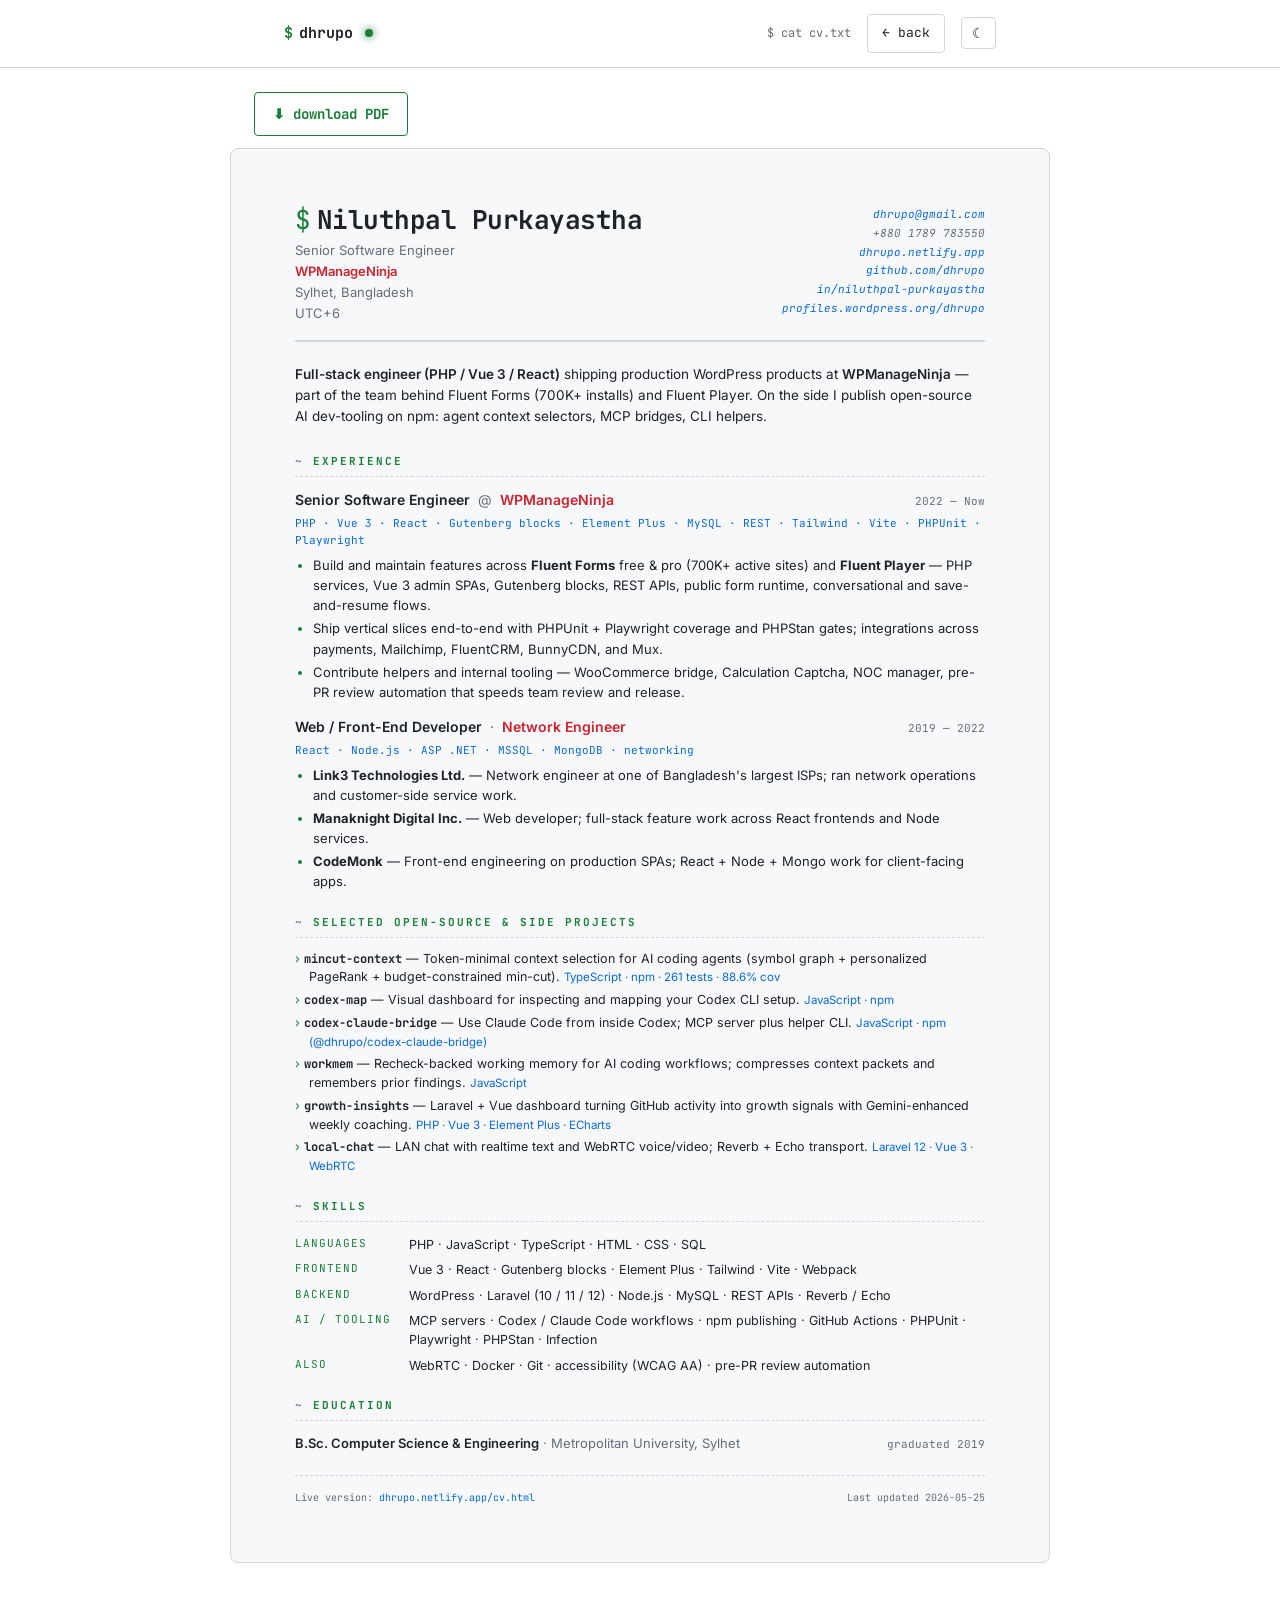
==== cv.html @ 783daa29 "fix(cv): bump print font sizes for readability while keeping 1 page The 10.5px body was too small to" ====
<!doctype html>
<html lang="en">
<head>
  <meta charset="utf-8">
  <meta name="viewport" content="width=device-width, initial-scale=1">
  <title>Niluthpal Purkayastha (dhrupo) — CV</title>
  <meta name="description" content="CV for Niluthpal Purkayastha (dhrupo) — Senior Software Engineer at WPManageNinja. WordPress products for 700K+ sites; AI dev-tooling on the side.">
  <meta name="robots" content="noindex">
  <link rel="icon" type="image/svg+xml" href="assets/favicon.svg">

  <script>
    (function(){
      var saved = null;
      try { saved = localStorage.getItem('theme'); } catch(e) {}
      var prefersDark = window.matchMedia && window.matchMedia('(prefers-color-scheme: dark)').matches;
      var theme = saved || (prefersDark ? 'dark' : 'light');
      document.documentElement.setAttribute('data-theme', theme);
    })();
  </script>

  <link rel="preconnect" href="https://fonts.googleapis.com">
  <link rel="preconnect" href="https://fonts.gstatic.com" crossorigin>
  <link rel="stylesheet" href="https://fonts.googleapis.com/css2?family=JetBrains+Mono:wght@400;500;700&family=Inter:wght@400;500;600;700&display=swap">
  <link rel="stylesheet" href="style.css">

  <style>
    /* ── CV-specific layout (screen) ─────────────────────────── */
    .cv-body { padding-bottom: 40px; }
    .cv-toolbar {
      max-width: 820px; margin: 24px auto 12px; padding: 0 24px;
      display: flex; gap: 10px; align-items: center; flex-wrap: wrap;
    }
    .cv-toolbar .spacer { flex: 1; }
    .cv-toolbar .muted { color: var(--fg-muted); font-size: 12px; }
    .btn-download {
      font-size: 14px; padding: 10px 18px; font-weight: 700;
    }

    .cv-paper {
      max-width: 820px; margin: 0 auto; padding: 56px 64px;
      background: var(--bg-elev); border: 1px solid var(--border); border-radius: 8px;
      color: var(--fg);
      font-family: "Inter", -apple-system, system-ui, sans-serif;
      font-size: 13px; line-height: 1.55;
    }
    .cv-header {
      display: flex; justify-content: space-between; align-items: flex-start; gap: 24px;
      border-bottom: 2px solid var(--border); padding-bottom: 18px; margin-bottom: 22px;
    }
    .cv-name {
      font-family: "JetBrains Mono", ui-monospace, monospace;
      font-size: 26px; font-weight: 700; color: var(--fg-strong);
      margin: 0 0 4px; letter-spacing: -.5px; line-height: 1.15;
    }
    .cv-name .at { color: var(--prompt); font-weight: 400; margin-right: 6px; }
    .cv-role-stack { margin: 6px 0 0; display: flex; flex-direction: column; gap: 2px; }
    .cv-role-stack p { margin: 0; color: var(--fg-muted); font-size: 13px; line-height: 1.45; }
    .cv-role-stack p strong { color: var(--accent); font-weight: 600; }
    .cv-contact {
      text-align: right;
      font-family: "JetBrains Mono", ui-monospace, monospace;
      font-size: 11px; line-height: 1.7; color: var(--fg-muted);
    }
    .cv-contact a { color: var(--cmd); text-decoration: none; }
    .cv-contact a:hover { text-decoration: underline; }

    .cv-summary {
      margin: 0 0 26px;
      color: var(--fg);
      font-size: 13.5px;
    }
    .cv-summary strong { color: var(--fg-strong); font-weight: 600; }

    .cv-section { margin-bottom: 22px; }
    .cv-section:last-child { margin-bottom: 0; }
    .cv-h {
      font-family: "JetBrains Mono", ui-monospace, monospace;
      font-size: 11px; font-weight: 700;
      color: var(--prompt); text-transform: uppercase; letter-spacing: 2px;
      margin: 0 0 12px; padding-bottom: 6px;
      border-bottom: 1px dashed var(--border);
    }
    .cv-h::before { content: "~ "; color: var(--fg-muted); font-weight: 400; }

    .cv-job { margin-bottom: 14px; }
    .cv-job:last-child { margin-bottom: 0; }
    .cv-job-head {
      display: flex; justify-content: space-between; align-items: baseline; gap: 12px;
      margin-bottom: 4px;
    }
    .cv-job-title { font-weight: 600; color: var(--fg-strong); font-size: 14px; }
    .cv-job-title .at { color: var(--fg-muted); font-weight: 400; margin: 0 4px; }
    .cv-job-title .org { color: var(--accent); font-weight: 600; }
    .cv-job-when {
      font-family: "JetBrains Mono", ui-monospace, monospace;
      font-size: 11px; color: var(--fg-muted); white-space: nowrap;
    }
    .cv-job-stack {
      font-family: "JetBrains Mono", ui-monospace, monospace;
      font-size: 11px; color: var(--cmd); margin: 2px 0 6px;
    }
    .cv-job ul { margin: 4px 0 0; padding-left: 18px; }
    .cv-job li { margin-bottom: 3px; color: var(--fg); }
    .cv-job li::marker { color: var(--prompt); }

    .cv-projects {
      list-style: none; padding: 0; margin: 0;
      display: flex; flex-direction: column; gap: 4px;
    }
    .cv-proj {
      padding-left: 14px; text-indent: -14px;
      color: var(--fg);
      font-size: 12.5px; line-height: 1.5;
    }
    .cv-proj::before { content: "› "; color: var(--prompt); }
    .cv-proj-name {
      font-family: "JetBrains Mono", ui-monospace, monospace;
      font-weight: 700; color: var(--fg-strong); font-size: 12px;
      text-decoration: none;
    }
    .cv-proj-name:hover { color: var(--prompt); text-decoration: underline; }
    .cv-proj-meta { color: var(--cmd); font-size: 11.5px; }

    .cv-skills { display: grid; grid-template-columns: max-content 1fr; gap: 6px 18px; }
    .cv-skills dt {
      font-family: "JetBrains Mono", ui-monospace, monospace;
      font-size: 11px; color: var(--prompt);
      text-transform: uppercase; letter-spacing: 1px;
    }
    .cv-skills dd { margin: 0; color: var(--fg); font-size: 12.5px; }

    .cv-edu {
      display: flex; justify-content: space-between; align-items: baseline; gap: 12px;
    }
    .cv-edu-degree { color: var(--fg-strong); font-weight: 600; }
    .cv-edu-school { color: var(--fg-muted); }
    .cv-edu-when {
      font-family: "JetBrains Mono", ui-monospace, monospace;
      font-size: 11px; color: var(--fg-muted);
    }

    .cv-foot {
      margin-top: 22px; padding-top: 14px;
      border-top: 1px dashed var(--border);
      font-family: "JetBrains Mono", ui-monospace, monospace;
      font-size: 10px; color: var(--fg-muted);
      display: flex; justify-content: space-between; gap: 12px;
    }
    .cv-foot a { color: var(--cmd); }

    /* ── Print: single-page A4, clean white, readable sizes ── */
    @page { size: A4; margin: 11mm 13mm; }
    @media print {
      :root, :root[data-theme="dark"], :root[data-theme="light"] {
        --bg: #ffffff;
        --bg-elev: #ffffff;
        --border: #c8d0d8;
        --fg: #1a1f26;
        --fg-muted: #4f5963;
        --fg-strong: #0a0e14;
        --prompt: #0d6e2c;
        --cmd: #0a4fa0;
        --accent: #b8341c;
      }
      html, body { background: #fff; }
      .cv-toolbar, .nav, .ticker, .toast, .progress { display: none !important; }
      .cv-paper {
        max-width: none; margin: 0; padding: 0;
        background: transparent; border: 0; border-radius: 0;
        box-shadow: none;
        font-size: 11.5px; line-height: 1.45;
      }
      .cv-paper, .cv-paper * { color-adjust: exact; -webkit-print-color-adjust: exact; print-color-adjust: exact; }
      a { color: inherit; text-decoration: none; }
      .cv-contact a, .cv-proj-name, .cv-foot a { color: var(--cmd); }

      .cv-header { padding-bottom: 12px; margin-bottom: 14px; border-bottom-width: 1.5px; }
      .cv-name { font-size: 23px; margin-bottom: 4px; }
      .cv-role-stack { margin-top: 6px; gap: 2px; }
      .cv-role-stack p { font-size: 12px; line-height: 1.45; }
      .cv-contact { font-size: 11px; line-height: 1.6; }

      .cv-summary { font-size: 12.5px; margin-bottom: 14px; line-height: 1.5; }

      .cv-section { margin-bottom: 10px; page-break-inside: avoid; }
      .cv-h {
        font-size: 10.5px; margin-bottom: 6px;
        padding-bottom: 3px; letter-spacing: 1.5px;
      }

      .cv-job { margin-bottom: 8px; page-break-inside: avoid; }
      .cv-job-head { margin-bottom: 3px; }
      .cv-job-title { font-size: 12.5px; }
      .cv-job-when { font-size: 10.5px; }
      .cv-job-stack { font-size: 10.5px; margin: 2px 0 4px; }
      .cv-job ul { margin: 3px 0 0; padding-left: 16px; }
      .cv-job li { margin-bottom: 2px; font-size: 11.5px; line-height: 1.45; }

      .cv-projects { gap: 4px; }
      .cv-proj { font-size: 11.5px; line-height: 1.45; padding-left: 14px; text-indent: -14px; }
      .cv-proj-name { font-size: 11.5px; }
      .cv-proj-meta { font-size: 11px; }

      .cv-skills { gap: 4px 16px; }
      .cv-skills dt { font-size: 10.5px; }
      .cv-skills dd { font-size: 11.5px; }

      .cv-edu-degree, .cv-edu-school { font-size: 12px; }
      .cv-edu-when { font-size: 10.5px; }

      .cv-foot { margin-top: 12px; padding-top: 8px; font-size: 9.5px; }
    }

    @media (max-width: 720px) {
      .cv-paper { padding: 32px 24px; }
      .cv-header { flex-direction: column; }
      .cv-contact { text-align: left; }
      .cv-projects { grid-template-columns: 1fr; }
    }
  </style>
</head>
<body class="cv-body">

  <header class="nav" role="banner">
    <div class="nav-inner">
      <a class="brand" href="index.html"><span class="brand-prompt">$</span> dhrupo<span class="status-dot" aria-label="Status: available"></span></a>
      <span class="game-prompt">$ cat cv.txt</span>
      <a class="btn" href="index.html">← back</a>
      <button class="theme-toggle" type="button" aria-label="Toggle color theme" aria-pressed="false" data-theme-toggle>
        <span class="theme-icon" aria-hidden="true">☾</span>
      </button>
    </div>
  </header>

  <div class="cv-toolbar">
    <a class="btn btn-primary btn-download" href="assets/cv.pdf" download="niluthpal-purkayastha-cv.pdf" id="cv-download">
      ⬇ download PDF
    </a>
  </div>

  <main class="cv-paper" id="cv">

    <header class="cv-header">
      <div>
        <h1 class="cv-name"><span class="at">$</span>Niluthpal Purkayastha</h1>
        <div class="cv-role-stack">
          <p>Senior Software Engineer</p>
          <p><strong>WPManageNinja</strong></p>
          <p>Sylhet, Bangladesh</p>
          <p>UTC+6</p>
        </div>
      </div>
      <address class="cv-contact">
        <div><a href="mailto:dhrupo@gmail.com">dhrupo@gmail.com</a></div>
        <div>+880 1789 783550</div>
        <div><a href="https://dhrupo.netlify.app">dhrupo.netlify.app</a></div>
        <div><a href="https://github.com/dhrupo">github.com/dhrupo</a></div>
        <div><a href="https://linkedin.com/in/niluthpal-purkayastha">in/niluthpal-purkayastha</a></div>
        <div><a href="https://profiles.wordpress.org/dhrupo/">profiles.wordpress.org/dhrupo</a></div>
      </address>
    </header>

    <p class="cv-summary">
      <strong>Full-stack engineer (PHP / Vue 3 / React)</strong> shipping production WordPress products at <strong>WPManageNinja</strong> — part of the team behind Fluent Forms (700K+ installs) and Fluent Player. On the side I publish open-source AI dev-tooling on npm: agent context selectors, MCP bridges, CLI helpers.
    </p>

    <section class="cv-section">
      <h2 class="cv-h">experience</h2>

      <div class="cv-job">
        <div class="cv-job-head">
          <div class="cv-job-title">Senior Software Engineer <span class="at">@</span> <span class="org">WPManageNinja</span></div>
          <div class="cv-job-when">2022 — Now</div>
        </div>
        <div class="cv-job-stack">PHP · Vue 3 · React · Gutenberg blocks · Element Plus · MySQL · REST · Tailwind · Vite · PHPUnit · Playwright</div>
        <ul>
          <li>Build and maintain features across <strong>Fluent Forms</strong> free &amp; pro (700K+ active sites) and <strong>Fluent Player</strong> — PHP services, Vue 3 admin SPAs, Gutenberg blocks, REST APIs, public form runtime, conversational and save-and-resume flows.</li>
          <li>Ship vertical slices end-to-end with PHPUnit + Playwright coverage and PHPStan gates; integrations across payments, Mailchimp, FluentCRM, BunnyCDN, and Mux.</li>
          <li>Contribute helpers and internal tooling — WooCommerce bridge, Calculation Captcha, NOC manager, pre-PR review automation that speeds team review and release.</li>
        </ul>
      </div>

      <div class="cv-job">
        <div class="cv-job-head">
          <div class="cv-job-title">Web / Front-End Developer <span class="at">·</span> <span class="org">Network Engineer</span></div>
          <div class="cv-job-when">2019 — 2022</div>
        </div>
        <div class="cv-job-stack">React · Node.js · ASP .NET · MSSQL · MongoDB · networking</div>
        <ul>
          <li><strong>Link3 Technologies Ltd.</strong> — Network engineer at one of Bangladesh's largest ISPs; ran network operations and customer-side service work.</li>
          <li><strong>Manaknight Digital Inc.</strong> — Web developer; full-stack feature work across React frontends and Node services.</li>
          <li><strong>CodeMonk</strong> — Front-end engineering on production SPAs; React + Node + Mongo work for client-facing apps.</li>
        </ul>
      </div>
    </section>

    <section class="cv-section">
      <h2 class="cv-h">selected open-source &amp; side projects</h2>
      <ul class="cv-projects">
        <li class="cv-proj">
          <a class="cv-proj-name" href="https://github.com/dhrupo/mincut-context" target="_blank" rel="noopener">mincut-context</a> —
          Token-minimal context selection for AI coding agents (symbol graph + personalized PageRank + budget-constrained min-cut).
          <span class="cv-proj-meta">TypeScript · npm · 261 tests · 88.6% cov</span>
        </li>
        <li class="cv-proj">
          <a class="cv-proj-name" href="https://github.com/dhrupo/codex-map" target="_blank" rel="noopener">codex-map</a> —
          Visual dashboard for inspecting and mapping your Codex CLI setup.
          <span class="cv-proj-meta">JavaScript · npm</span>
        </li>
        <li class="cv-proj">
          <a class="cv-proj-name" href="https://github.com/dhrupo/codex-claude-bridge" target="_blank" rel="noopener">codex-claude-bridge</a> —
          Use Claude Code from inside Codex; MCP server plus helper CLI.
          <span class="cv-proj-meta">JavaScript · npm (@dhrupo/codex-claude-bridge)</span>
        </li>
        <li class="cv-proj">
          <a class="cv-proj-name" href="https://github.com/dhrupo/workmem" target="_blank" rel="noopener">workmem</a> —
          Recheck-backed working memory for AI coding workflows; compresses context packets and remembers prior findings.
          <span class="cv-proj-meta">JavaScript</span>
        </li>
        <li class="cv-proj">
          <a class="cv-proj-name" href="https://github.com/dhrupo/growth-insights" target="_blank" rel="noopener">growth-insights</a> —
          Laravel + Vue dashboard turning GitHub activity into growth signals with Gemini-enhanced weekly coaching.
          <span class="cv-proj-meta">PHP · Vue 3 · Element Plus · ECharts</span>
        </li>
        <li class="cv-proj">
          <a class="cv-proj-name" href="https://github.com/dhrupo/local-chat" target="_blank" rel="noopener">local-chat</a> —
          LAN chat with realtime text and WebRTC voice/video; Reverb + Echo transport.
          <span class="cv-proj-meta">Laravel 12 · Vue 3 · WebRTC</span>
        </li>
      </ul>
    </section>

    <section class="cv-section">
      <h2 class="cv-h">skills</h2>
      <dl class="cv-skills">
        <dt>languages</dt><dd>PHP · JavaScript · TypeScript · HTML · CSS · SQL</dd>
        <dt>frontend</dt><dd>Vue 3 · React · Gutenberg blocks · Element Plus · Tailwind · Vite · Webpack</dd>
        <dt>backend</dt><dd>WordPress · Laravel (10 / 11 / 12) · Node.js · MySQL · REST APIs · Reverb / Echo</dd>
        <dt>ai / tooling</dt><dd>MCP servers · Codex / Claude Code workflows · npm publishing · GitHub Actions · PHPUnit · Playwright · PHPStan · Infection</dd>
        <dt>also</dt><dd>WebRTC · Docker · Git · accessibility (WCAG AA) · pre-PR review automation</dd>
      </dl>
    </section>

    <section class="cv-section">
      <h2 class="cv-h">education</h2>
      <div class="cv-edu">
        <div>
          <span class="cv-edu-degree">B.Sc. Computer Science &amp; Engineering</span>
          <span class="cv-edu-school"> · Metropolitan University, Sylhet</span>
        </div>
        <span class="cv-edu-when">graduated 2019</span>
      </div>
    </section>

    <footer class="cv-foot">
      <span>Live version: <a href="https://dhrupo.netlify.app/cv.html">dhrupo.netlify.app/cv.html</a></span>
      <span>Last updated 2026-05-25</span>
    </footer>

  </main>

  <script src="js/theme.js" defer></script>
  <script>
    (function(){
      var dl = document.getElementById('cv-download');
      document.addEventListener('keydown', function(e){
        if ((e.metaKey || e.ctrlKey) && (e.key === 'p' || e.key === 'P')) {
          e.preventDefault();
          if (dl) dl.click();
        }
      });
    })();
  </script>
</body>
</html>
---- style.css ----
/* ──────────────────────────────────────────────────────────────
   dhrupo-portfolio · style.css
   Terminal aesthetic · day + dark themes · GitHub palette tokens
   ────────────────────────────────────────────────────────────── */

*, *::before, *::after { box-sizing: border-box; }

:root[data-theme="dark"] {
  --bg: #0d1117;
  --bg-elev: #161b22;
  --border: #30363d;
  --fg: #c9d1d9;
  --fg-muted: #8b949e;
  --fg-strong: #f0f6fc;
  --prompt: #56d364;
  --cmd: #79c0ff;
  --accent: #ff7b72;
  --shadow: 0 4px 24px rgba(0,0,0,.4);
}

:root[data-theme="light"] {
  --bg: #ffffff;
  --bg-elev: #f6f8fa;
  --border: #d0d7de;
  --fg: #1f2328;
  --fg-muted: #656d76;
  --fg-strong: #1f2328;
  --prompt: #1a7f37;
  --cmd: #0969da;
  --accent: #cf222e;
  --shadow: 0 4px 24px rgba(31,35,40,.1);
}

html { scroll-behavior: smooth; }
@media (prefers-reduced-motion: reduce) { html { scroll-behavior: auto; } }

body {
  margin: 0;
  background: var(--bg);
  color: var(--fg);
  font-family: "JetBrains Mono", ui-monospace, SFMono-Regular, Menlo, Monaco, Consolas, monospace;
  font-size: 14px;
  line-height: 1.6;
  -webkit-font-smoothing: antialiased;
  transition: background-color .2s ease, color .2s ease;
}

a { color: var(--cmd); text-decoration: none; }
a:hover { text-decoration: underline; }
a:focus-visible, button:focus-visible, [data-copy]:focus-visible {
  outline: 2px solid var(--cmd);
  outline-offset: 2px;
  border-radius: 3px;
}

.skip-link {
  position: absolute; left: -9999px; top: 0;
  background: var(--bg-elev); color: var(--fg-strong);
  padding: 8px 12px; border: 1px solid var(--border); border-radius: 4px;
  z-index: 9999;
}
.skip-link:focus { left: 16px; top: 16px; }

/* ── Scroll progress bar ─────────────────────────────────────── */
.progress {
  position: fixed; top: 0; left: 0; right: 0;
  height: 2px; background: var(--prompt);
  transform-origin: 0 50%; transform: scaleX(0);
  z-index: 100;
}

/* ── Nav ─────────────────────────────────────────────────────── */
.nav {
  position: sticky; top: 0; z-index: 50;
  background: color-mix(in srgb, var(--bg) 92%, transparent);
  backdrop-filter: blur(8px);
  border-bottom: 1px solid var(--border);
}
.nav-inner {
  max-width: 760px; margin: 0 auto;
  padding: 14px 24px;
  display: flex; align-items: center; gap: 16px;
}
.brand {
  color: var(--fg-strong); font-weight: 700; font-size: 15px;
  display: inline-flex; align-items: center; gap: 6px;
}
.brand:hover { text-decoration: none; color: var(--prompt); }
.brand-prompt { color: var(--prompt); }
.status-dot {
  display: inline-block; width: 8px; height: 8px; border-radius: 50%;
  background: var(--prompt); box-shadow: 0 0 8px var(--prompt);
  margin-left: 6px;
  animation: pulse 2s ease-in-out infinite;
}
@media (prefers-reduced-motion: reduce) { .status-dot { animation: none; } }
@keyframes pulse { 50% { opacity: 0.5; } }

.nav-links {
  margin-left: auto;
  display: flex; gap: 18px;
}
.nav-links a {
  color: var(--fg-muted); font-size: 13px; padding: 4px 0;
}
.nav-links a:hover { color: var(--prompt); text-decoration: none; }

.theme-toggle {
  background: transparent; border: 1px solid var(--border); color: var(--fg);
  padding: 6px 10px; border-radius: 4px;
  cursor: pointer; font-family: inherit; font-size: 14px;
  transition: border-color .2s ease, color .2s ease;
}
.theme-toggle:hover { border-color: var(--prompt); color: var(--prompt); }

/* nav kbd hint buttons (discoverable ⌘K / ? triggers) */
.kbd-hint {
  background: transparent; border: 1px solid var(--border); color: var(--fg-muted);
  padding: 4px 8px; border-radius: 4px;
  cursor: pointer; font-family: inherit;
  display: inline-flex; align-items: center; gap: 4px;
  transition: border-color .2s ease, color .2s ease;
}
.kbd-hint:hover { border-color: var(--prompt); color: var(--prompt); }
.kbd-hint kbd {
  background: var(--bg); border: 1px solid var(--border); border-radius: 3px;
  padding: 1px 5px; font-family: inherit; font-size: 11px;
  color: inherit;
}
.kbd-hint:hover kbd { border-color: var(--prompt); }

/* ── Main / sections ─────────────────────────────────────────── */
main { max-width: 760px; margin: 0 auto; padding: 0 24px 56px; }

.section { padding: 56px 0; border-bottom: 1px dashed var(--border); }
.section:last-of-type { border-bottom: none; }

.cmd {
  font-size: 15px; color: var(--fg-muted);
  margin: 0 0 16px;
}
.sub-cmd { margin-top: 32px; }
.prompt { color: var(--prompt); margin-right: 6px; }
.verb { color: var(--cmd); margin-right: 4px; }
.hl { color: var(--accent); }

/* Blinking trailing cursor on .cmd headings */
h2.cmd::after,
h3.cmd::after {
  content: "▋"; color: var(--prompt); margin-left: 6px;
  animation: blink 2s steps(2,start) infinite;
  font-weight: 400;
}
@media (prefers-reduced-motion: reduce) {
  h2.cmd::after, h3.cmd::after { animation: none; opacity: .5; }
}
@keyframes blink { 50% { opacity: 0; } }

/* ── Hero ────────────────────────────────────────────────────── */
.hero {
  padding: 80px 0 56px;
  border-bottom: 1px dashed var(--border);
}
.hero-name {
  font-size: 32px; font-weight: 700; color: var(--fg-strong);
  margin: 8px 0 16px; line-height: 1.2;
  letter-spacing: -.5px;
}
.hero-name::after {
  content: "▋"; color: var(--prompt); margin-left: 6px;
  animation: blink 1.1s steps(2,start) infinite;
}
@media (prefers-reduced-motion: reduce) { .hero-name::after { animation: none; opacity: .5; } }
.hero-meta { margin: 0 0 6px; color: var(--fg-muted); font-size: 13px; }
.hero-meta a { color: var(--cmd); }
.hero-ctas {
  display: flex; flex-wrap: wrap; gap: 10px;
  margin-top: 24px;
}
.hero-tip {
  margin: 20px 0 0; color: var(--fg-muted); font-size: 12px;
}
.hero-tip kbd {
  background: var(--bg-elev); border: 1px solid var(--border); border-radius: 3px;
  padding: 1px 6px; font-family: inherit; font-size: 11px;
  color: var(--fg-strong);
}
.btn {
  display: inline-block; padding: 8px 14px;
  border: 1px solid var(--border); border-radius: 4px;
  background: transparent; color: var(--fg);
  font-family: inherit; font-size: 13px; cursor: pointer;
  transition: border-color .2s ease, color .2s ease, transform .15s ease;
}
.btn:hover { border-color: var(--prompt); color: var(--prompt); transform: translateY(-1px); text-decoration: none; }
.btn-primary { border-color: var(--prompt); color: var(--prompt); }
.btn-primary:hover { background: var(--prompt); color: var(--bg); }

/* ── Prose ───────────────────────────────────────────────────── */
.prose p { margin: 12px 0; color: var(--fg); max-width: 64ch; }
.prose strong { color: var(--fg-strong); font-weight: 700; }

/* ── Timeline ────────────────────────────────────────────────── */
.timeline { list-style: none; padding: 0; margin: 16px 0 0; }
.timeline li {
  display: grid; grid-template-columns: 160px 1fr;
  gap: 12px; padding: 10px 0; border-left: 2px solid var(--border);
  padding-left: 16px; margin-left: 8px;
}
.timeline .when { color: var(--fg-muted); font-size: 12px; }
.timeline .what { color: var(--fg-strong); }

/* ── Skills ──────────────────────────────────────────────────── */
.skills { margin: 16px 0 0; padding: 0; }
.skill-group { display: grid; grid-template-columns: 140px 1fr; gap: 12px; padding: 8px 0; }
.skill-group dt { color: var(--prompt); font-size: 12px; text-transform: uppercase; letter-spacing: 1px; }
.skill-group dd { margin: 0; color: var(--fg); }

/* ── Work cards ──────────────────────────────────────────────── */
.work-grid {
  display: grid; grid-template-columns: 1fr 1fr; gap: 16px;
  margin-top: 8px;
}
.work-card {
  display: block; padding: 20px;
  background: var(--bg-elev); border: 1px solid var(--border); border-radius: 6px;
  color: var(--fg);
  transition: transform .15s ease, border-color .2s ease;
}
.work-card:hover { transform: translateY(-2px); border-color: var(--prompt); text-decoration: none; }
.work-badge {
  display: inline-block; font-size: 10px; text-transform: uppercase; letter-spacing: 1px;
  color: var(--prompt); background: color-mix(in srgb, var(--prompt) 14%, transparent);
  padding: 3px 8px; border-radius: 3px; margin-bottom: 12px;
}
.work-card h3 { margin: 0 0 8px; color: var(--fg-strong); font-size: 17px; }
.work-card p { margin: 6px 0; color: var(--fg-muted); font-size: 13px; }
.work-card .stack { color: var(--cmd); font-size: 12px; margin-top: 12px; }

/* ── Projects cards ─────────────────────────────────────────── */
.projects-grid {
  display: grid; grid-template-columns: 1fr 1fr; gap: 12px;
  margin-top: 8px;
}
.project-card {
  display: block; padding: 14px 16px;
  background: var(--bg-elev); border: 1px solid var(--border); border-radius: 6px;
  color: var(--fg);
  transition: transform .15s ease, border-color .2s ease;
}
.project-card:hover { transform: translateY(-2px); border-color: var(--prompt); text-decoration: none; }
.project-card h4 { margin: 0 0 6px; color: var(--fg-strong); font-size: 14px; }
.project-card .pkg {
  font-size: 9px; text-transform: uppercase; letter-spacing: 1px;
  background: var(--accent); color: var(--bg); padding: 2px 6px; border-radius: 3px;
  vertical-align: middle; font-weight: 700;
}
.project-card p { margin: 4px 0; color: var(--fg-muted); font-size: 12px; }
.project-card .stack { color: var(--cmd); font-size: 11px; margin-top: 8px; }

/* ── Notes list ─────────────────────────────────────────────── */
.notes-list { list-style: none; padding: 0; margin: 16px 0 0; display: grid; gap: 10px; }
.note {
  padding: 14px 16px;
  background: var(--bg-elev); border: 1px solid var(--border); border-radius: 6px;
  transition: border-color .2s ease;
}
.note:hover { border-color: var(--prompt); }
.note-meta { display: flex; gap: 10px; align-items: center; margin-bottom: 6px; font-size: 11px; }
.note-tag {
  display: inline-block; text-transform: uppercase; letter-spacing: 1px;
  color: var(--accent); background: color-mix(in srgb, var(--accent) 14%, transparent);
  padding: 2px 8px; border-radius: 3px; font-weight: 700;
}
.note-date { color: var(--fg-muted); }
.note h4 { margin: 0 0 6px; color: var(--fg-strong); font-size: 15px; line-height: 1.3; }
.note p { margin: 0; color: var(--fg-muted); font-size: 13px; }

.note-link {
  display: block; text-decoration: none; color: inherit;
  padding: 14px 16px;
  background: var(--bg-elev); border: 1px solid var(--border); border-radius: 6px;
  transition: border-color .2s ease, transform .15s ease;
}
.note-link:hover { border-color: var(--prompt); transform: translateY(-2px); text-decoration: none; }
.note-link:hover h4 { color: var(--prompt); }
.note-link:hover .note-arrow { transform: translate(2px, -2px); color: var(--prompt); }
.note-tag-live {
  color: var(--prompt) !important;
  background: color-mix(in srgb, var(--prompt) 14%, transparent) !important;
}
.note-arrow {
  display: inline-block; margin-left: 6px;
  color: var(--fg-muted); font-weight: 400;
  transition: transform .2s ease, color .2s ease;
}

/* ── Contact list ───────────────────────────────────────────── */
.contact-list { list-style: none; padding: 0; margin: 16px 0 0; }
.contact-list li { display: grid; grid-template-columns: 100px 1fr; gap: 12px; padding: 6px 0; }
.contact-list .key { color: var(--prompt); font-size: 12px; text-transform: uppercase; letter-spacing: 1px; }
.link-like {
  background: none; border: none; padding: 0; cursor: pointer;
  color: var(--cmd); font-family: inherit; font-size: 14px; text-align: left;
}
.link-like:hover { text-decoration: underline; }

.muted { color: var(--fg-muted); }

/* ── Footer ticker ──────────────────────────────────────────── */
.ticker {
  position: fixed; bottom: 0; left: 0; right: 0;
  background: var(--bg-elev); border-top: 1px solid var(--border);
  padding: 8px 24px; font-size: 11px; color: var(--fg-muted);
  display: flex; gap: 8px; align-items: center;
  z-index: 40;
}
.ticker-prompt { color: var(--prompt); }

/* ── Toast ──────────────────────────────────────────────────── */
.toast {
  position: fixed; bottom: 56px; left: 50%; transform: translateX(-50%) translateY(20px);
  background: var(--bg-elev); border: 1px solid var(--prompt); color: var(--prompt);
  padding: 8px 14px; border-radius: 4px; font-size: 12px;
  opacity: 0; pointer-events: none;
  transition: opacity .2s ease, transform .2s ease;
  z-index: 200;
}
.toast.show { opacity: 1; transform: translateX(-50%) translateY(0); }

/* ── Command palette dialog ─────────────────────────────────── */
.palette {
  border: none; padding: 0; background: transparent;
  width: min(560px, 92vw); max-width: none;
  margin: 12vh auto auto;
}
.palette::backdrop { background: rgba(0,0,0,.5); backdrop-filter: blur(2px); }
.palette-inner {
  background: var(--bg-elev); border: 1px solid var(--border); border-radius: 8px;
  box-shadow: var(--shadow); overflow: hidden;
}
.palette-prompt {
  display: flex; align-items: center; gap: 10px;
  padding: 14px 16px; border-bottom: 1px solid var(--border);
}
.palette-prompt > span { color: var(--prompt); font-weight: 700; }
.palette-prompt input {
  flex: 1; background: transparent; border: none; outline: none;
  color: var(--fg-strong); font-family: inherit; font-size: 14px;
}
.palette-list {
  list-style: none; padding: 6px 0; margin: 0; max-height: 320px; overflow-y: auto;
}
.palette-list li {
  padding: 8px 16px; cursor: pointer; display: flex; gap: 14px;
  font-size: 13px;
}
.palette-list li[aria-selected="true"] { background: color-mix(in srgb, var(--prompt) 14%, transparent); color: var(--prompt); }
.palette-list .pl-cat { color: var(--cmd); min-width: 80px; }
.palette-list .pl-name { color: var(--fg-strong); }
.palette-hint {
  margin: 0; padding: 8px 16px; border-top: 1px solid var(--border);
  font-size: 11px; color: var(--fg-muted);
}

/* ── Cheatsheet dialog ──────────────────────────────────────── */
.cheatsheet { border: none; padding: 0; background: transparent; width: min(420px, 92vw); }
.cheatsheet::backdrop { background: rgba(0,0,0,.5); backdrop-filter: blur(2px); }
.cheatsheet-inner {
  background: var(--bg-elev); border: 1px solid var(--border); border-radius: 8px;
  box-shadow: var(--shadow); padding: 20px;
}
.cheatsheet-inner h3 { margin: 0 0 14px; color: var(--fg-strong); font-size: 14px; }
.cheatsheet-inner dl { display: grid; grid-template-columns: auto 1fr; gap: 8px 16px; margin: 0; }
.cheatsheet-inner dt { color: var(--fg-muted); }
.cheatsheet-inner dd { margin: 0; color: var(--fg-strong); }
.cheatsheet-inner kbd {
  background: var(--bg); border: 1px solid var(--border); border-radius: 3px;
  padding: 1px 6px; font-family: inherit; font-size: 11px;
}
.cheatsheet-inner button {
  margin-top: 16px; background: transparent; border: 1px solid var(--border);
  color: var(--fg); padding: 6px 12px; border-radius: 4px; cursor: pointer; font-family: inherit;
}
.cheatsheet-inner button:hover { border-color: var(--prompt); color: var(--prompt); }

/* ── Snake game page ────────────────────────────────────────── */
.game-body { padding-bottom: 24px; }
.game-prompt {
  margin-left: auto;
  color: var(--fg-muted); font-size: 12px;
  font-family: inherit;
}
.game-main {
  max-width: 1180px; margin: 24px auto 0; padding: 0 24px;
  display: grid; grid-template-columns: minmax(0, 1fr) 320px; gap: 28px;
  align-items: start;
}
.game-stage { display: flex; flex-direction: column; gap: 14px; min-width: 0; }

/* HUD: chip-style stats + restart button */
.game-hud {
  display: flex; gap: 10px; align-items: center; flex-wrap: wrap;
}
.game-chip {
  display: inline-flex; align-items: center; gap: 8px;
  background: var(--bg-elev); border: 1px solid var(--border); border-radius: 6px;
  padding: 8px 14px; min-height: 38px;
}
.game-chip-label {
  color: var(--fg-muted);
  text-transform: uppercase; letter-spacing: 1px; font-size: 10px;
}
.game-chip strong { color: var(--prompt); font-weight: 700; font-size: 14px; }
.game-chip-target strong { color: var(--accent); }
.game-hud-spacer { flex: 1; }
.game-btn { padding: 8px 14px; min-height: 38px; }

/* Frame around the canvas */
.game-frame {
  position: relative;
  background: var(--bg-elev); border: 1px solid var(--border); border-radius: 8px;
  padding: 12px; overflow: hidden;
  box-shadow: var(--shadow);
}
.game-frame canvas {
  display: block; width: 100%; height: auto;
  background: var(--bg);
  outline: none;
  border-radius: 4px;
  image-rendering: pixelated;
}
.game-frame canvas:focus-visible { box-shadow: inset 0 0 0 2px var(--prompt); }
.game-scanlines {
  pointer-events: none; position: absolute; inset: 12px; border-radius: 4px;
  background-image: repeating-linear-gradient(
    to bottom,
    rgba(255,255,255,0.025) 0px,
    rgba(255,255,255,0.025) 1px,
    transparent 1px,
    transparent 3px
  );
  mix-blend-mode: overlay;
}
.game-overlay-corner {
  position: absolute; top: 18px; right: 18px;
  font-size: 10px; color: var(--fg-muted);
  display: inline-flex; align-items: center; gap: 6px;
  text-transform: uppercase; letter-spacing: 1px;
  background: color-mix(in srgb, var(--bg) 60%, transparent);
  padding: 3px 8px; border-radius: 3px;
  pointer-events: none;
}
.rec-dot {
  display: inline-block; width: 8px; height: 8px; border-radius: 50%;
  background: var(--accent);
  animation: pulse 1.4s ease-in-out infinite;
}

/* Keyboard controls hint row */
.game-controls {
  margin: 0; padding: 10px 14px;
  background: var(--bg-elev); border: 1px solid var(--border); border-radius: 6px;
  font-size: 12px; color: var(--fg);
  display: flex; flex-wrap: wrap; gap: 4px; align-items: center;
}
.game-controls kbd {
  background: var(--bg); border: 1px solid var(--border); border-radius: 3px;
  padding: 1px 6px; font-family: inherit; font-size: 11px;
  color: var(--fg-strong); margin: 0 2px;
}
.game-intro { margin: 0; color: var(--fg-muted); font-size: 12px; }

/* Sidebar: sticky + scrollable discoveries list */
.game-sidebar {
  min-width: 0;
  position: sticky; top: 24px;
  display: flex; flex-direction: column; gap: 12px;
  max-height: calc(100vh - 100px);
}
.game-sidebar-head {
  display: flex; align-items: baseline; justify-content: space-between; gap: 12px;
}
.game-sidebar h3 { font-size: 14px; margin: 0; color: var(--fg-muted); }
.game-sidebar h3::after { display: none; }  /* no blinking cursor inside sidebar */
.discoveries-count {
  font-size: 11px; color: var(--prompt);
  background: color-mix(in srgb, var(--prompt) 14%, transparent);
  padding: 2px 10px; border-radius: 999px;
  text-transform: uppercase; letter-spacing: 1px;
}

.discoveries-wrap {
  background: var(--bg-elev); border: 1px solid var(--border); border-radius: 6px;
  padding: 10px;
  height: 480px;
  max-height: calc(100vh - 200px);
  overflow-y: auto;
  scrollbar-width: thin;
  scrollbar-color: var(--border) transparent;
}
.discoveries-wrap::-webkit-scrollbar { width: 6px; }
.discoveries-wrap::-webkit-scrollbar-track { background: transparent; }
.discoveries-wrap::-webkit-scrollbar-thumb { background: var(--border); border-radius: 3px; }
.discoveries-wrap::-webkit-scrollbar-thumb:hover { background: var(--prompt); }

.discoveries { list-style: none; padding: 0; margin: 0; display: grid; gap: 8px; }
.discovery {
  padding: 12px 14px;
  background: var(--bg); border: 1px solid var(--border); border-radius: 6px;
  animation: pop-in .22s ease;
}
@keyframes pop-in {
  from { opacity: 0; transform: translateY(4px); }
  to   { opacity: 1; transform: none; }
}
@media (prefers-reduced-motion: reduce) { .discovery { animation: none; } }
.discovery-head { display: flex; gap: 8px; align-items: center; margin-bottom: 4px; }
.discovery-num  { color: var(--cmd); font-size: 11px; font-variant-numeric: tabular-nums; }
.discovery-name { color: var(--fg-strong); font-weight: 700; font-size: 13px; flex: 1; }
.discovery-ok   { color: var(--prompt); }
.discovery-desc { margin: 0 0 6px; color: var(--fg-muted); font-size: 12px; line-height: 1.5; }
.discovery-link { color: var(--cmd); font-size: 12px; }

.discoveries-empty {
  display: flex; flex-direction: column; align-items: center; justify-content: center;
  height: 100%; gap: 4px;
}
.discoveries-empty pre {
  color: var(--fg-muted); font-size: 11px; line-height: 1.3; margin: 0;
  white-space: pre;
}
.discoveries-empty p { margin: 0; color: var(--fg-muted); font-size: 11px; }

@media (max-width: 900px) {
  .game-main { grid-template-columns: 1fr; }
  .game-sidebar { position: static; max-height: none; }
  .discoveries-wrap { height: 320px; max-height: 50vh; }
}
@media (max-width: 640px) {
  .game-prompt { display: none; }
  .game-controls { font-size: 11px; }
}

/* ── Responsive ─────────────────────────────────────────────── */
@media (max-width: 640px) {
  .nav-links { display: none; }
  .kbd-hint { display: none; }
  .work-grid, .projects-grid { grid-template-columns: 1fr; }
  .hero-name { font-size: 24px; }
  .timeline li { grid-template-columns: 1fr; gap: 4px; }
  .timeline .when { font-size: 11px; }
  .skill-group, .contact-list li { grid-template-columns: 1fr; gap: 4px; }
}
@media (max-width: 480px) {
  .ticker { display: none; }
  main { padding-bottom: 24px; }
}
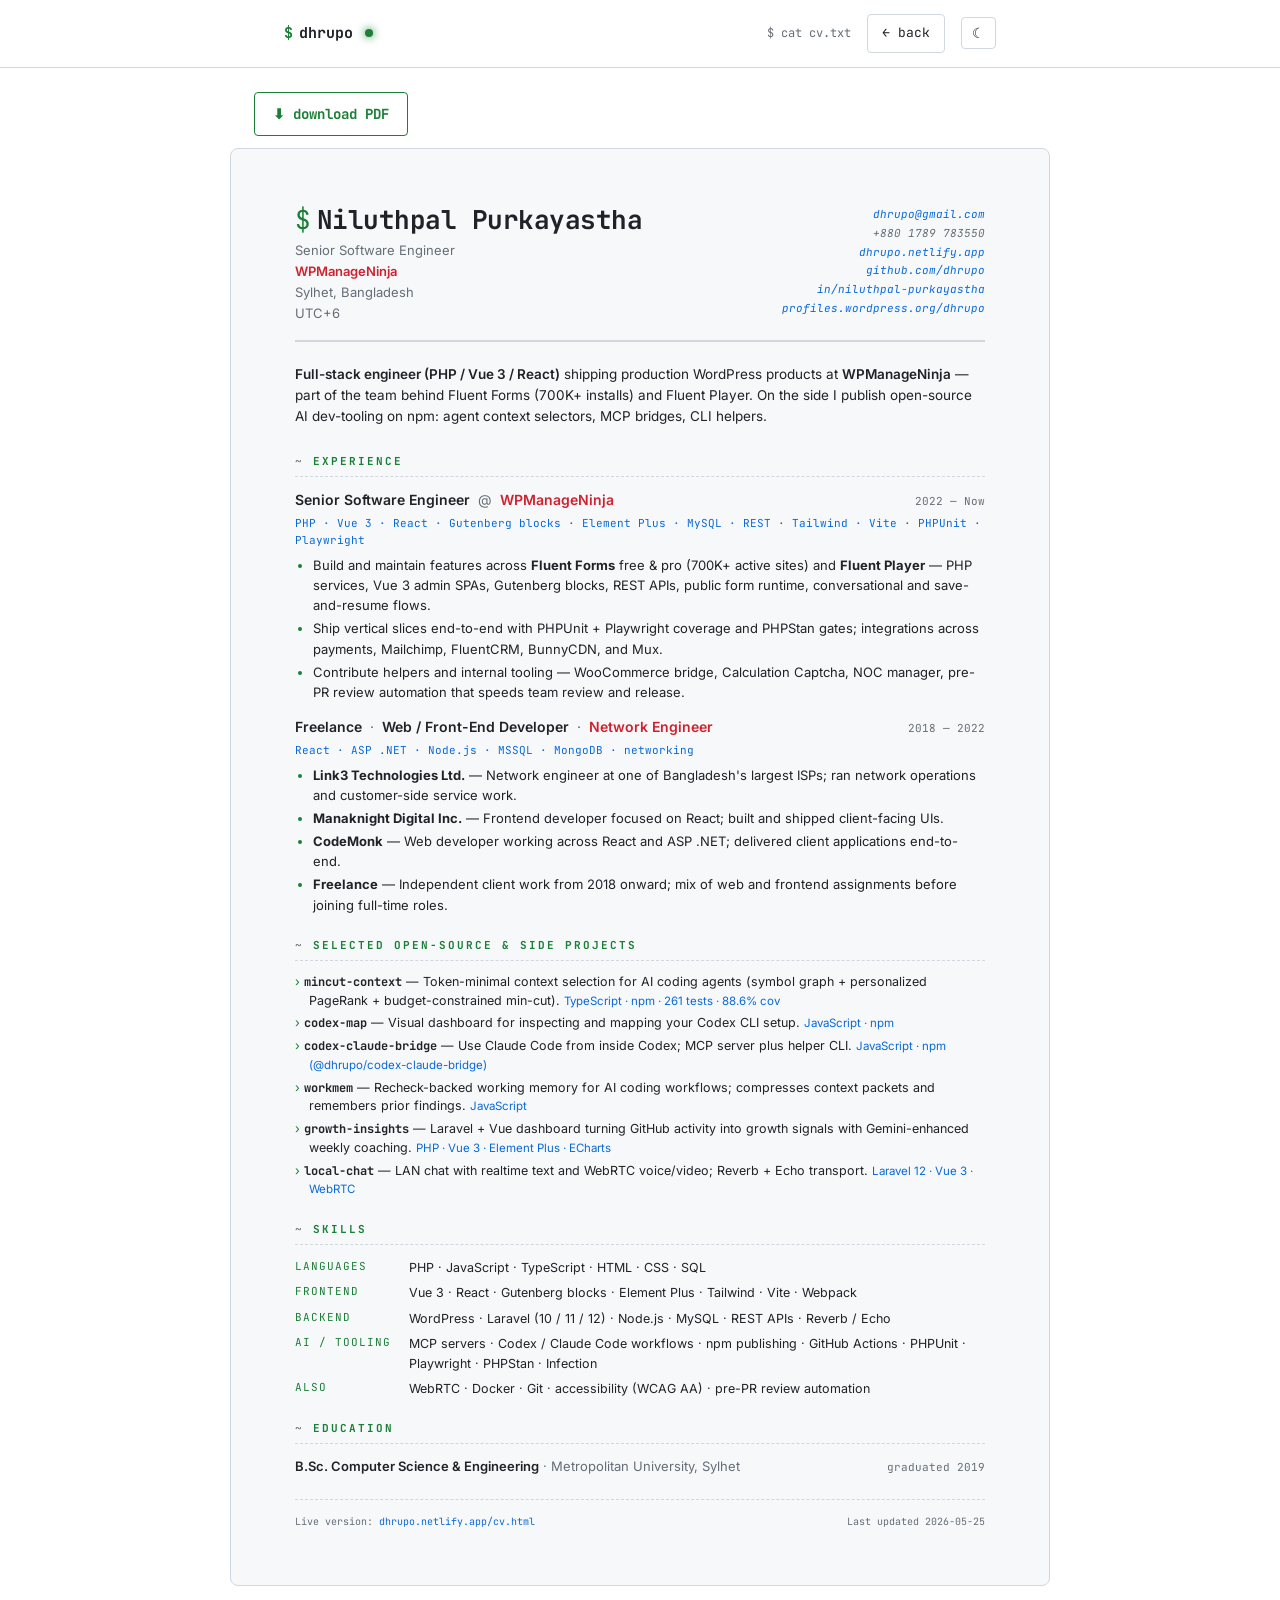
==== commit 187b9ee8: "fix(cv): real titles + start year for the pre-2022 experience block - Title bar now reads: Freelance" ====
--- a/cv.html
+++ b/cv.html
@@ -282,14 +282,15 @@
 
       <div class="cv-job">
         <div class="cv-job-head">
-          <div class="cv-job-title">Web / Front-End Developer <span class="at">·</span> <span class="org">Network Engineer</span></div>
-          <div class="cv-job-when">2019 — 2022</div>
+          <div class="cv-job-title">Freelance <span class="at">·</span> Web / Front-End Developer <span class="at">·</span> <span class="org">Network Engineer</span></div>
+          <div class="cv-job-when">2018 — 2022</div>
         </div>
-        <div class="cv-job-stack">React · Node.js · ASP .NET · MSSQL · MongoDB · networking</div>
+        <div class="cv-job-stack">React · ASP .NET · Node.js · MSSQL · MongoDB · networking</div>
         <ul>
           <li><strong>Link3 Technologies Ltd.</strong> — Network engineer at one of Bangladesh's largest ISPs; ran network operations and customer-side service work.</li>
-          <li><strong>Manaknight Digital Inc.</strong> — Web developer; full-stack feature work across React frontends and Node services.</li>
-          <li><strong>CodeMonk</strong> — Front-end engineering on production SPAs; React + Node + Mongo work for client-facing apps.</li>
+          <li><strong>Manaknight Digital Inc.</strong> — Frontend developer focused on React; built and shipped client-facing UIs.</li>
+          <li><strong>CodeMonk</strong> — Web developer working across React and ASP .NET; delivered client applications end-to-end.</li>
+          <li><strong>Freelance</strong> — Independent client work from 2018 onward; mix of web and frontend assignments before joining full-time roles.</li>
         </ul>
       </div>
     </section>
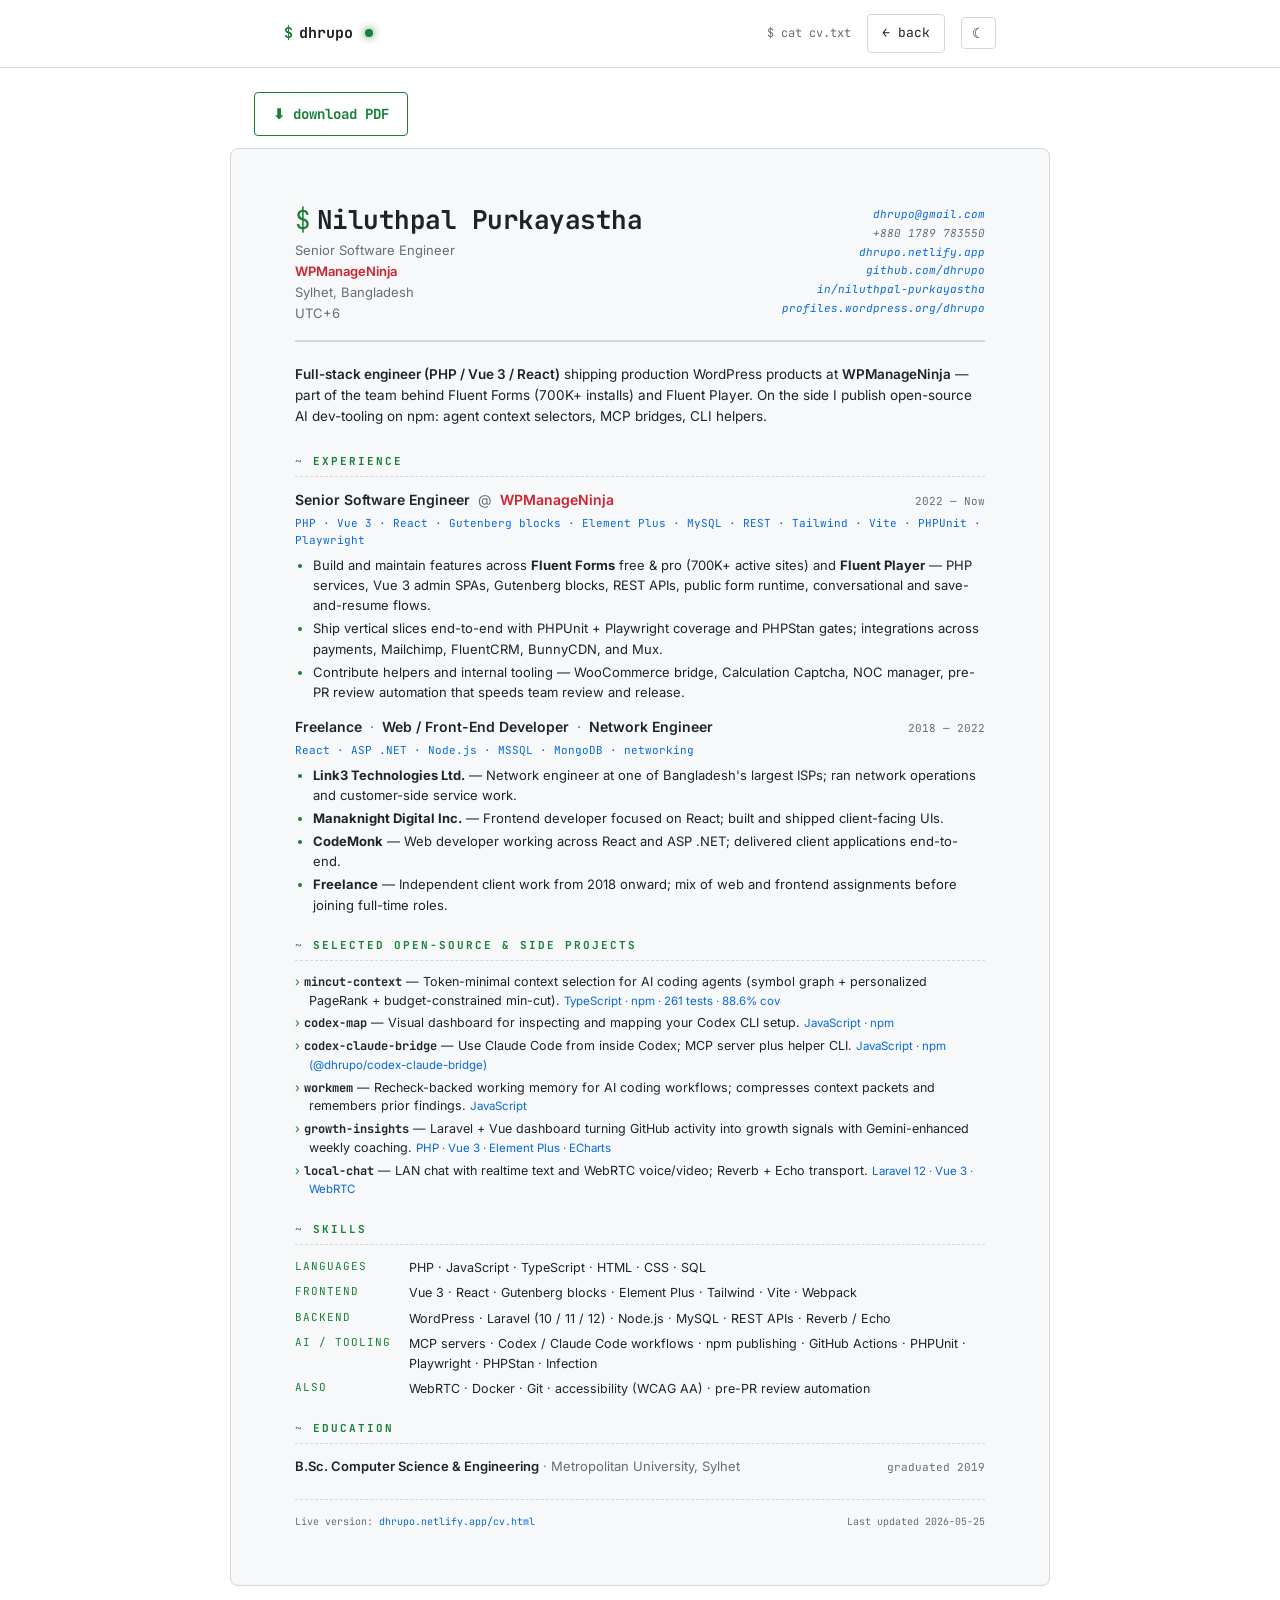
==== commit 23dc20f1: "fix(cv): Network Engineer is a role, not a company — drop .org class The .org span makes the wrapped" ====
--- a/cv.html
+++ b/cv.html
@@ -282,7 +282,7 @@
 
       <div class="cv-job">
         <div class="cv-job-head">
-          <div class="cv-job-title">Freelance <span class="at">·</span> Web / Front-End Developer <span class="at">·</span> <span class="org">Network Engineer</span></div>
+          <div class="cv-job-title">Freelance <span class="at">·</span> Web / Front-End Developer <span class="at">·</span> Network Engineer</div>
           <div class="cv-job-when">2018 — 2022</div>
         </div>
         <div class="cv-job-stack">React · ASP .NET · Node.js · MSSQL · MongoDB · networking</div>
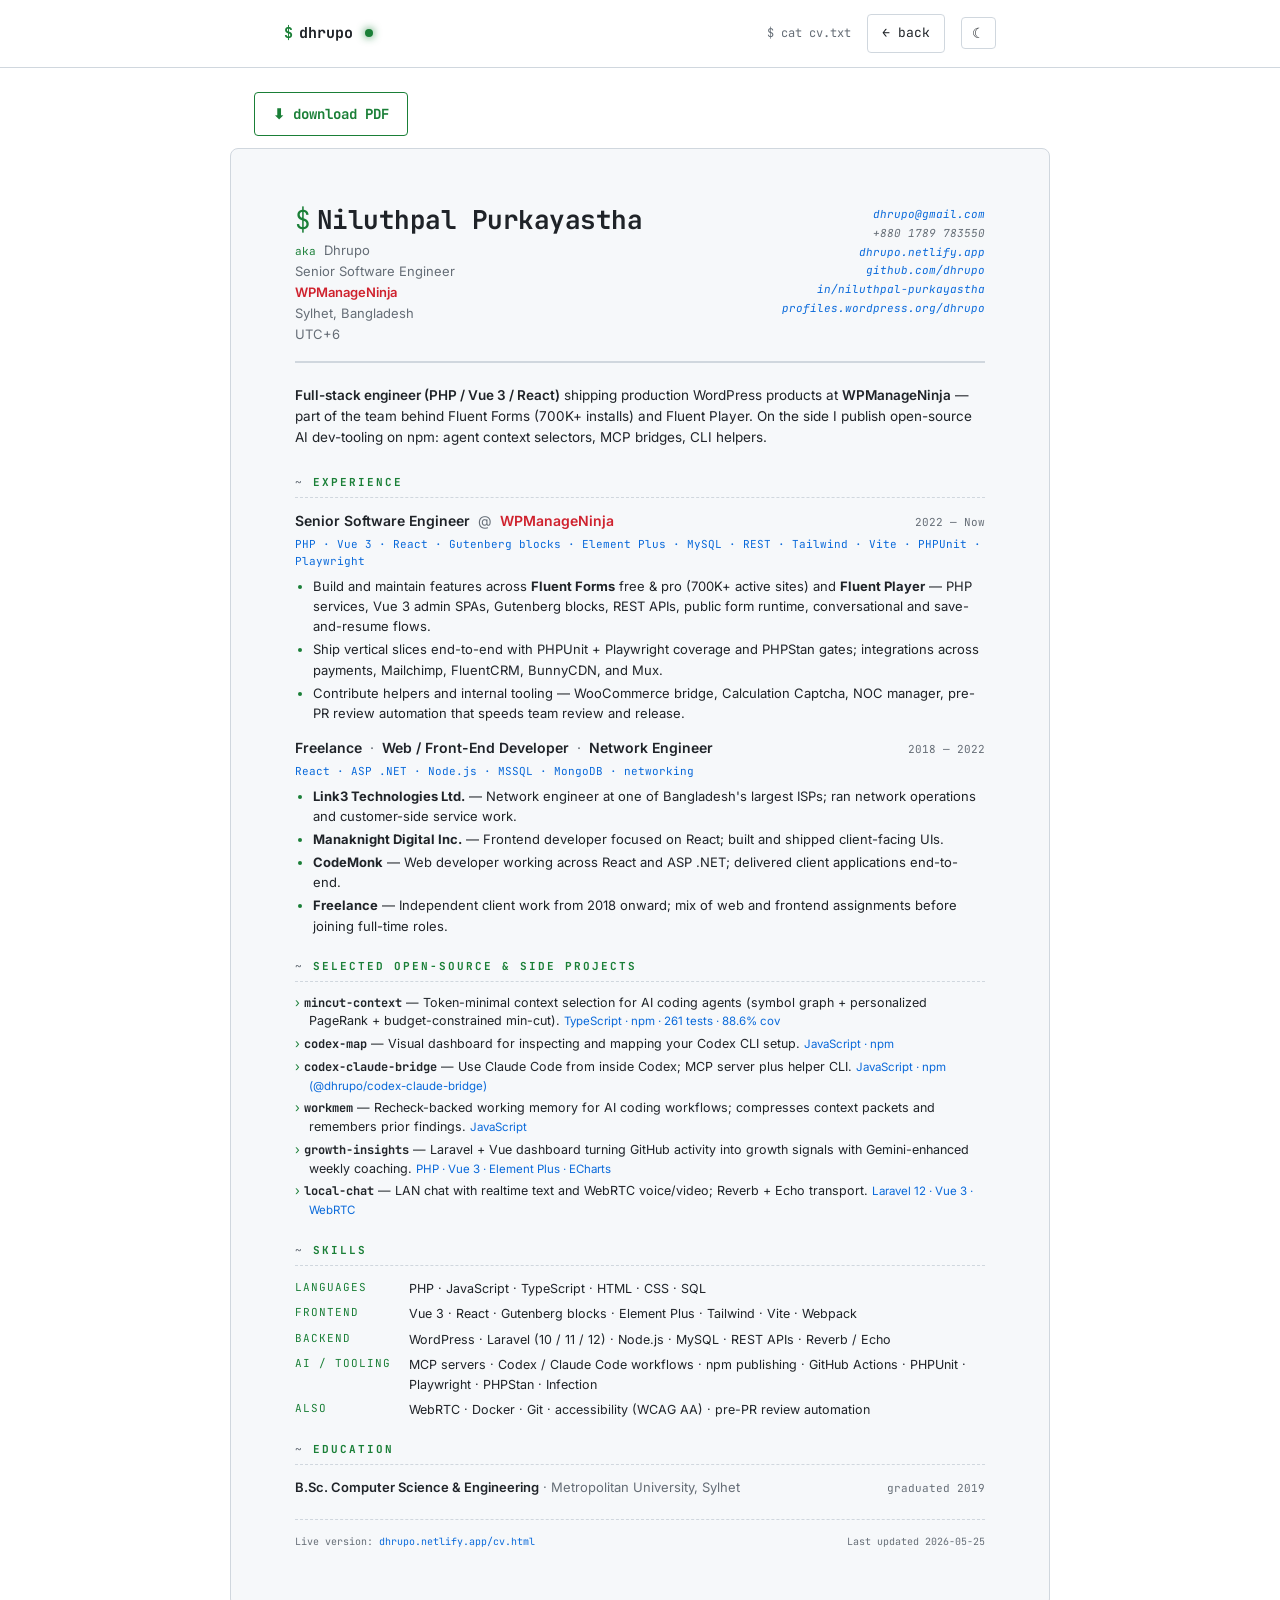
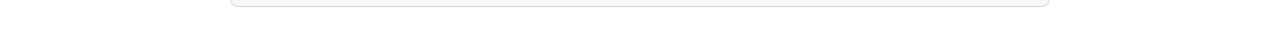
==== commit 69095e34: "feat(cv): add "aka Dhrupo" as first line of the role stack Sits right under the name, with the "aka"" ====
--- a/cv.html
+++ b/cv.html
@@ -56,6 +56,13 @@
     .cv-role-stack { margin: 6px 0 0; display: flex; flex-direction: column; gap: 2px; }
     .cv-role-stack p { margin: 0; color: var(--fg-muted); font-size: 13px; line-height: 1.45; }
     .cv-role-stack p strong { color: var(--accent); font-weight: 600; }
+    .cv-aka { color: var(--prompt); font-family: "JetBrains Mono", ui-monospace, monospace; font-size: 11px; margin-right: 4px; }
+    .cv-role-stack a,
+    .cv-job-title a,
+    .cv-summary a { color: inherit; text-decoration: none; }
+    .cv-role-stack a:hover,
+    .cv-job-title a:hover,
+    .cv-summary a:hover { text-decoration: underline; text-decoration-style: dotted; }
     .cv-contact {
       text-align: right;
       font-family: "JetBrains Mono", ui-monospace, monospace;
@@ -244,8 +251,9 @@
       <div>
         <h1 class="cv-name"><span class="at">$</span>Niluthpal Purkayastha</h1>
         <div class="cv-role-stack">
+          <p><span class="cv-aka">aka</span> Dhrupo</p>
           <p>Senior Software Engineer</p>
-          <p><strong>WPManageNinja</strong></p>
+          <p><strong><a href="https://wpmanageninja.com/" target="_blank" rel="noopener">WPManageNinja</a></strong></p>
           <p>Sylhet, Bangladesh</p>
           <p>UTC+6</p>
         </div>
@@ -261,7 +269,7 @@
     </header>
 
     <p class="cv-summary">
-      <strong>Full-stack engineer (PHP / Vue 3 / React)</strong> shipping production WordPress products at <strong>WPManageNinja</strong> — part of the team behind Fluent Forms (700K+ installs) and Fluent Player. On the side I publish open-source AI dev-tooling on npm: agent context selectors, MCP bridges, CLI helpers.
+      <strong>Full-stack engineer (PHP / Vue 3 / React)</strong> shipping production WordPress products at <strong><a href="https://wpmanageninja.com/" target="_blank" rel="noopener">WPManageNinja</a></strong> — part of the team behind Fluent Forms (700K+ installs) and Fluent Player. On the side I publish open-source AI dev-tooling on npm: agent context selectors, MCP bridges, CLI helpers.
     </p>
 
     <section class="cv-section">
@@ -269,7 +277,7 @@
 
       <div class="cv-job">
         <div class="cv-job-head">
-          <div class="cv-job-title">Senior Software Engineer <span class="at">@</span> <span class="org">WPManageNinja</span></div>
+          <div class="cv-job-title">Senior Software Engineer <span class="at">@</span> <span class="org"><a href="https://wpmanageninja.com/" target="_blank" rel="noopener">WPManageNinja</a></span></div>
           <div class="cv-job-when">2022 — Now</div>
         </div>
         <div class="cv-job-stack">PHP · Vue 3 · React · Gutenberg blocks · Element Plus · MySQL · REST · Tailwind · Vite · PHPUnit · Playwright</div>
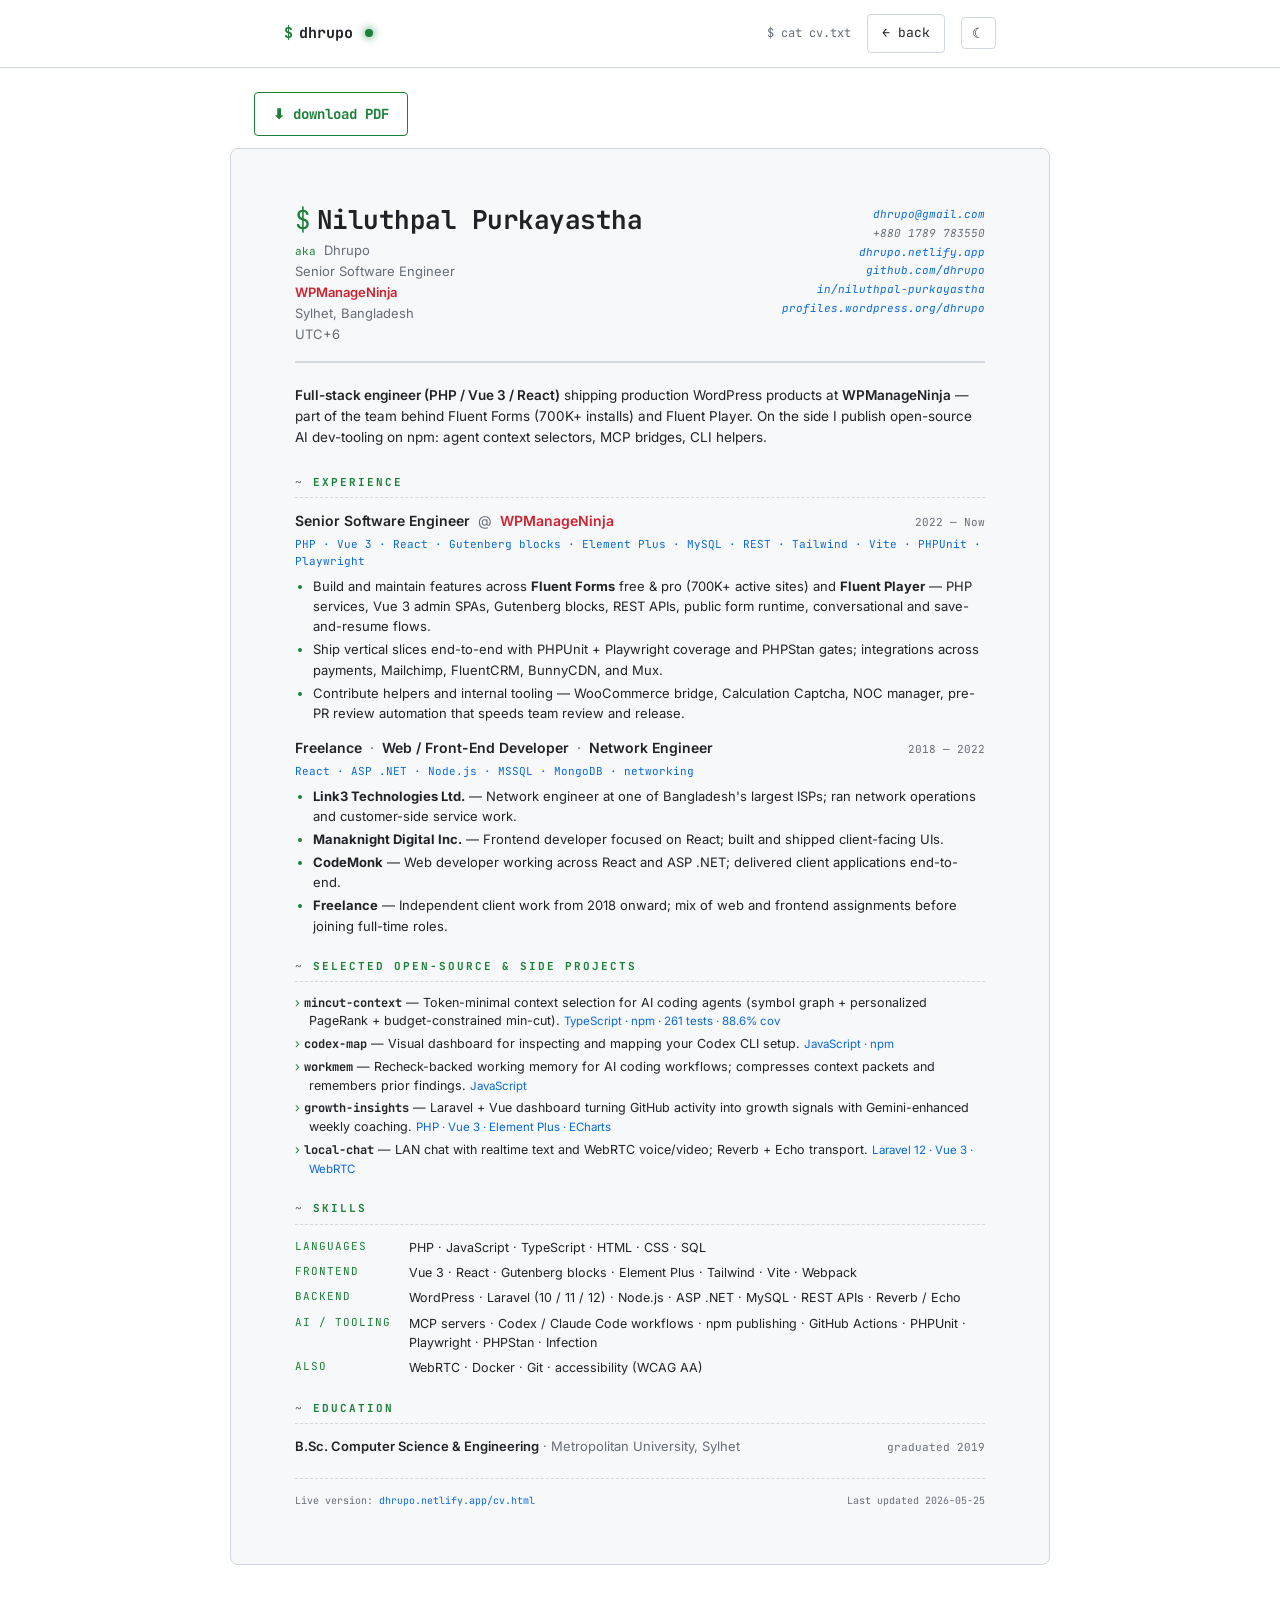
==== commit ff68e834: "fix(cv): drop codex-claude-bridge; add ASP .NET to backend; drop pre-PR - Removed codex-claude-bridg" ====
--- a/cv.html
+++ b/cv.html
@@ -175,7 +175,7 @@
         max-width: none; margin: 0; padding: 0;
         background: transparent; border: 0; border-radius: 0;
         box-shadow: none;
-        font-size: 11.5px; line-height: 1.45;
+        font-size: 11.5px; line-height: 1.4;
       }
       .cv-paper, .cv-paper * { color-adjust: exact; -webkit-print-color-adjust: exact; print-color-adjust: exact; }
       a { color: inherit; text-decoration: none; }
@@ -317,11 +317,6 @@
           <span class="cv-proj-meta">JavaScript · npm</span>
         </li>
         <li class="cv-proj">
-          <a class="cv-proj-name" href="https://github.com/dhrupo/codex-claude-bridge" target="_blank" rel="noopener">codex-claude-bridge</a> —
-          Use Claude Code from inside Codex; MCP server plus helper CLI.
-          <span class="cv-proj-meta">JavaScript · npm (@dhrupo/codex-claude-bridge)</span>
-        </li>
-        <li class="cv-proj">
           <a class="cv-proj-name" href="https://github.com/dhrupo/workmem" target="_blank" rel="noopener">workmem</a> —
           Recheck-backed working memory for AI coding workflows; compresses context packets and remembers prior findings.
           <span class="cv-proj-meta">JavaScript</span>
@@ -344,9 +339,9 @@
       <dl class="cv-skills">
         <dt>languages</dt><dd>PHP · JavaScript · TypeScript · HTML · CSS · SQL</dd>
         <dt>frontend</dt><dd>Vue 3 · React · Gutenberg blocks · Element Plus · Tailwind · Vite · Webpack</dd>
-        <dt>backend</dt><dd>WordPress · Laravel (10 / 11 / 12) · Node.js · MySQL · REST APIs · Reverb / Echo</dd>
+        <dt>backend</dt><dd>WordPress · Laravel (10 / 11 / 12) · Node.js · ASP .NET · MySQL · REST APIs · Reverb / Echo</dd>
         <dt>ai / tooling</dt><dd>MCP servers · Codex / Claude Code workflows · npm publishing · GitHub Actions · PHPUnit · Playwright · PHPStan · Infection</dd>
-        <dt>also</dt><dd>WebRTC · Docker · Git · accessibility (WCAG AA) · pre-PR review automation</dd>
+        <dt>also</dt><dd>WebRTC · Docker · Git · accessibility (WCAG AA)</dd>
       </dl>
     </section>
 
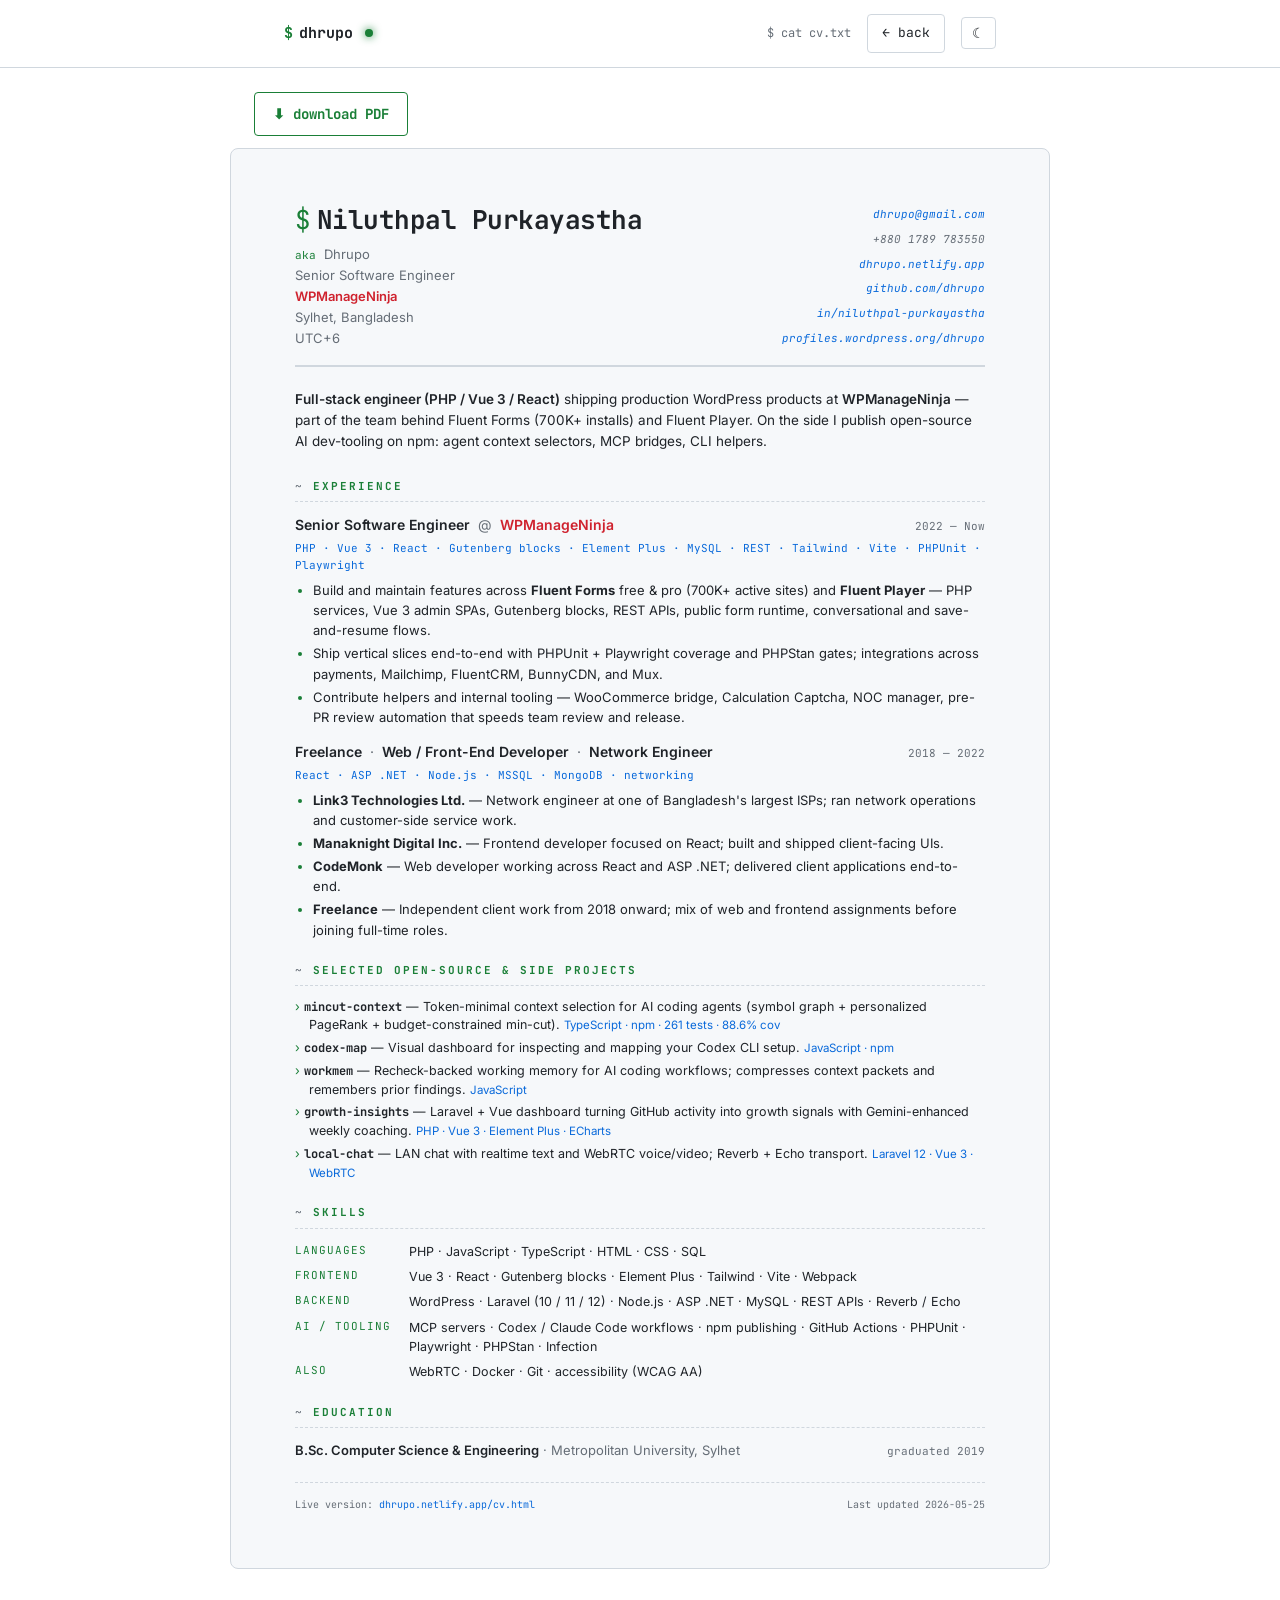
==== commit f54f850c: "fix(cv): match left/right header heights with stretched flex columns Both header children now stretc" ====
--- a/cv.html
+++ b/cv.html
@@ -44,8 +44,11 @@
       font-size: 13px; line-height: 1.55;
     }
     .cv-header {
-      display: flex; justify-content: space-between; align-items: flex-start; gap: 24px;
+      display: flex; justify-content: space-between; align-items: stretch; gap: 24px;
       border-bottom: 2px solid var(--border); padding-bottom: 18px; margin-bottom: 22px;
+    }
+    .cv-header > div:first-child {
+      display: flex; flex-direction: column; justify-content: space-between;
     }
     .cv-name {
       font-family: "JetBrains Mono", ui-monospace, monospace;
@@ -67,6 +70,7 @@
       text-align: right;
       font-family: "JetBrains Mono", ui-monospace, monospace;
       font-size: 11px; line-height: 1.7; color: var(--fg-muted);
+      display: flex; flex-direction: column; justify-content: space-between;
     }
     .cv-contact a { color: var(--cmd); text-decoration: none; }
     .cv-contact a:hover { text-decoration: underline; }
